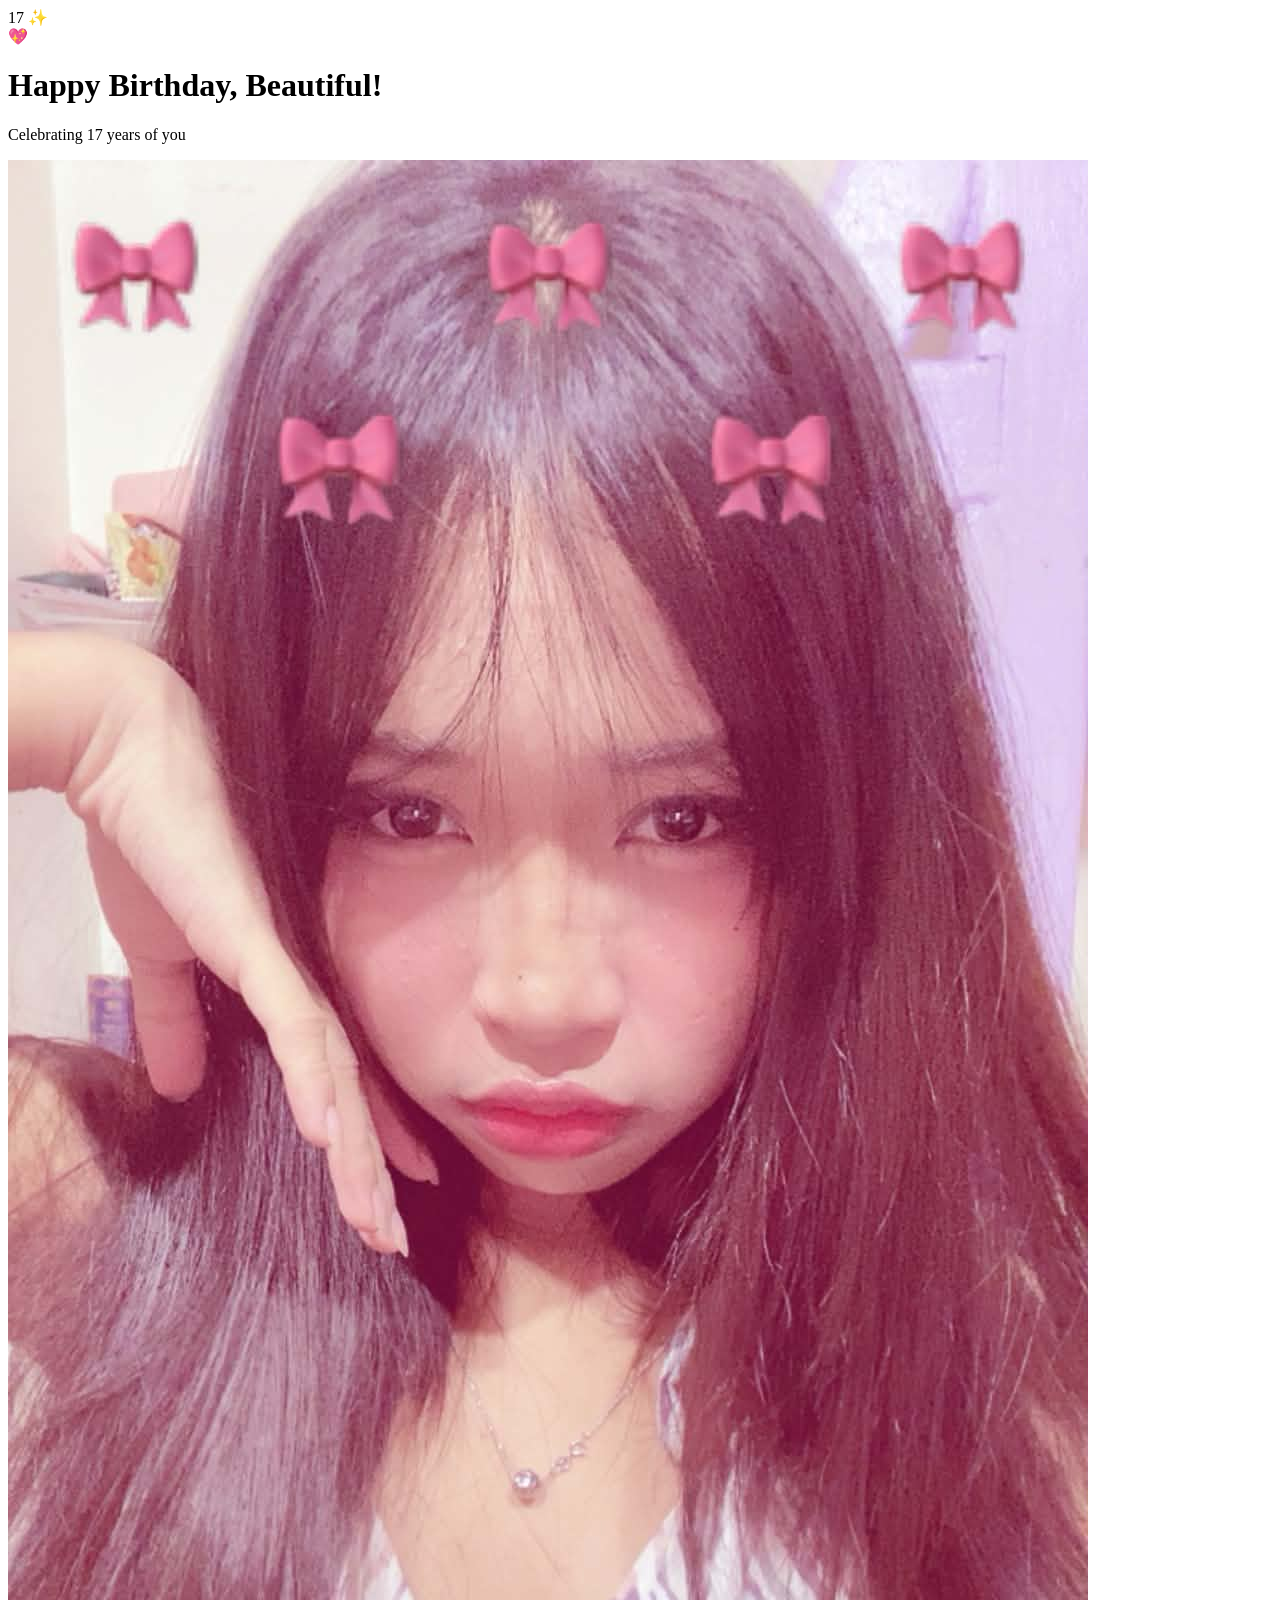
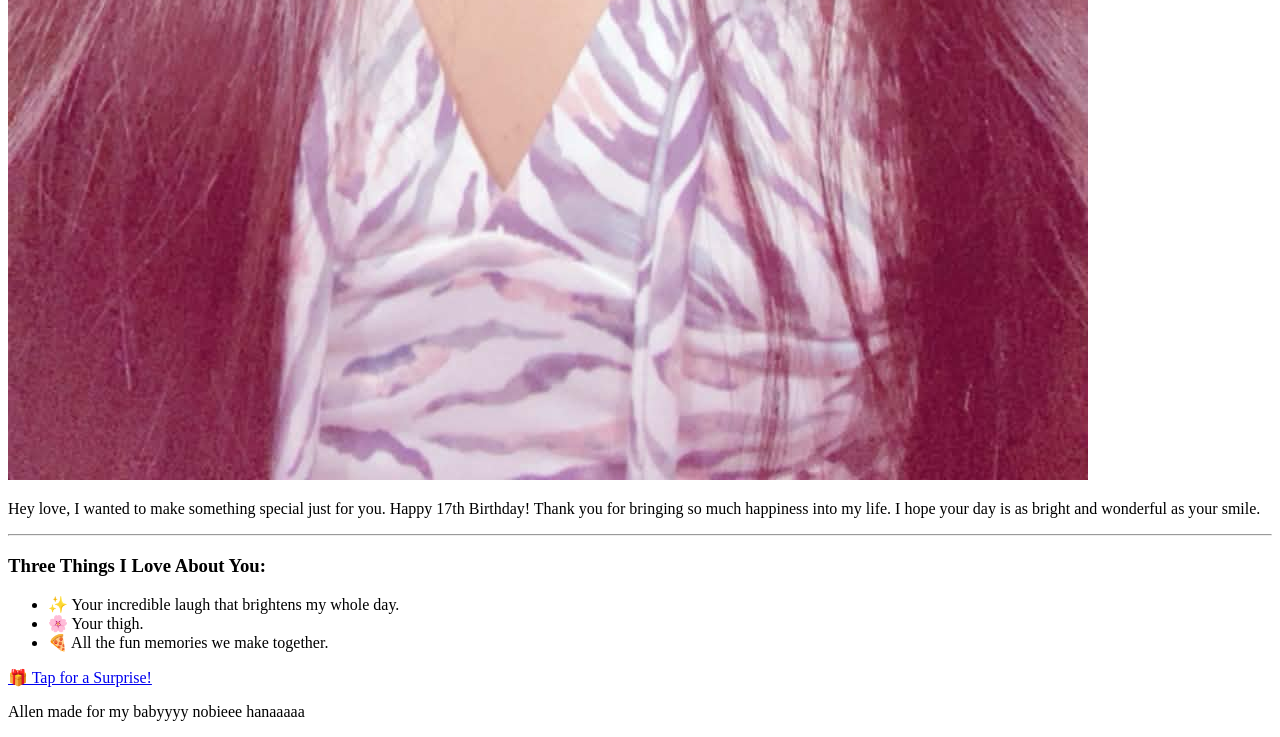
==== index.html @ ae660748 "Create index.html" ====
<!DOCTYPE html>
<html lang="en">
<head>
    <meta charset="UTF-8">
    <meta name="viewport" content="width=device-width, initial-scale=1.0, maximum-scale=1.0, user-scalable=no">
    <title>Happy 17th Birthday!</title>
    <link rel="stylesheet" href="style.css">
</head>
<body>

    <div class="card-container">
        <div class="age-badge">17 ✨</div>

        <header class="header">
            <span class="heart-icon">💖</span>
            <h1>Happy Birthday, Beautiful!</h1>
            <p class="subtitle">Celebrating 17 years of you</p>
        </header>

        <div class="photo-frame">
            <img src="images/hana.jpg" alt="My Favorite Picture of You" class="gf-photo">
        </div>

        <section class="message-section">
            <p>Hey love, I wanted to make something special just for you. Happy 17th Birthday! Thank you for bringing so much happiness into my life. I hope your day is as bright and wonderful as your smile.</p>
        </section>

        <hr class="divider">

        <section class="highlights">
            <h3>Three Things I Love About You:</h3>
            <ul>
                <li>✨ Your incredible laugh that brightens my whole day.</li>
                <li>🌸 Your thigh.</li>
                <li>🍕 All the fun memories we make together.</li>
            </ul>
        </section>

<a href="surprise.html" class="surprise-btn">
    🎁 Tap for a Surprise!
</a>
        </a>

        <footer class="footer">
            <p>Allen made for my babyyyy nobieee hanaaaaa</p>
        </footer>
    </div>

</body>
</html>
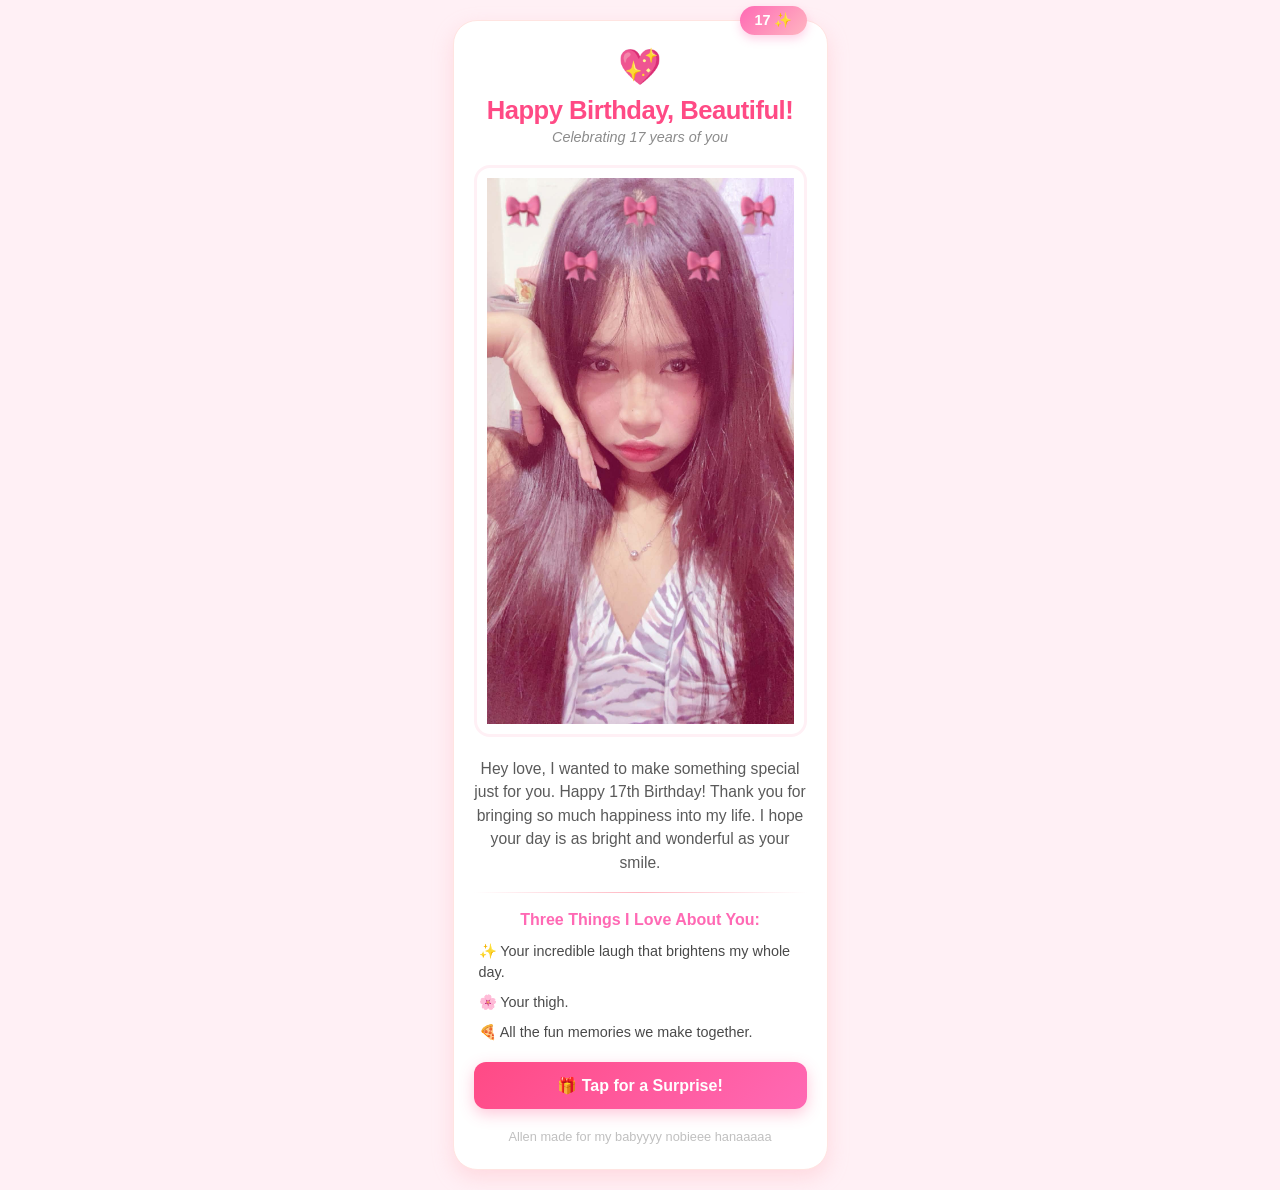
==== commit 14b4dc6c: "Update index.html" ====
--- a/index.html
+++ b/index.html
@@ -4,6 +4,9 @@
     <meta charset="UTF-8">
     <meta name="viewport" content="width=device-width, initial-scale=1.0, maximum-scale=1.0, user-scalable=no">
     <title>Happy 17th Birthday!</title>
+    
+    <link rel="icon" href="data:image/svg+xml,<svg xmlns=%22http://www.w3.org/2000/svg%22 viewBox=%220 0 100 100%22><text y=%22.9em%22 font-size=%2290%22>💖</text></svg>">
+    
     <link rel="stylesheet" href="style.css">
 </head>
 <body>
--- a/style.css
+++ b/style.css
@@ -0,0 +1,223 @@
+
+* {
+    margin: 0;
+    padding: 0;
+    box-sizing: border-box;
+    -webkit-tap-highlight-color: transparent;
+}
+
+body {
+    background-color: #fff0f5;
+    font-family: -apple-system, BlinkMacSystemFont, 'Segoe UI', Roboto, Helvetica, Arial, sans-serif;
+    color: #4a4a4a;
+    display: flex;
+    justify-content: center;
+    align-items: center;
+    min-height: 100vh;
+    padding: 20px;
+}
+
+.card-container {
+    background-color: #ffffff;
+    max-width: 375px; 
+    width: 100%;
+    padding: 25px 20px;
+    border-radius: 24px;
+    box-shadow: 0 8px 20px rgba(255, 182, 193, 0.4);
+    text-align: center;
+    position: relative;
+    border: 1px solid #ffe4e1;
+}
+
+h1 {
+    color: #ff4a85;
+    font-size: 1.6rem;
+    margin-top: 8px;
+    margin-bottom: 4px;
+    letter-spacing: -0.5px;
+}
+
+.subtitle {
+    font-size: 0.9rem;
+    color: #8c8c8c;
+    font-style: italic;
+    margin-bottom: 20px;
+}
+
+.divider {
+    border: 0;
+    height: 1px;
+    background: linear-gradient(to right, transparent, #ffb6c1, transparent);
+    margin: 18px 0;
+}
+
+.footer {
+    margin-top: 20px;
+    font-size: 0.8rem;
+    color: #c0c0c0;
+}
+
+
+.age-badge {
+    position: absolute;
+    top: -15px;
+    right: 20px;
+    background: linear-gradient(135deg, #ff69b4, #ffb6c1);
+    color: white;
+    padding: 6px 14px;
+    font-weight: bold;
+    font-size: 0.9rem;
+    border-radius: 20px;
+    box-shadow: 0 4px 10px rgba(255, 105, 180, 0.3);
+}
+
+.heart-icon {
+    font-size: 2.2rem;
+    animation: pulse 1.5s infinite;
+    display: inline-block;
+}
+
+.photo-frame {
+    width: 100%;
+    background-color: #ffffff;
+    border-radius: 16px;
+    overflow: hidden; 
+    margin-bottom: 20px;
+    border: 3px solid #fff0f5;
+    padding: 10px;
+    display: flex; 
+    justify-content: center;
+    align-items: center;
+}
+
+.gf-photo {
+    width: auto; 
+    max-width: 100%;
+    height: auto;
+    object-fit: contain;  
+    display: block;
+}
+
+.message-section p {
+    font-size: 0.98rem;
+    line-height: 1.5;
+    color: #5a5a5a;
+}
+
+.highlights h3 {
+    color: #ff69b4;
+    font-size: 1rem;
+    margin-bottom: 12px;
+}
+
+.highlights ul {
+    list-style: none;
+    text-align: left;
+    padding-left: 5px;
+}
+
+.highlights li {
+    font-size: 0.9rem;
+    margin-bottom: 10px;
+    line-height: 1.4;
+}
+
+.surprise-btn {
+    display: block;
+    background: linear-gradient(135deg, #ff4a85, #ff69b4);
+    color: white;
+    text-decoration: none;
+    padding: 14px;
+    border-radius: 12px;
+    font-weight: bold;
+    font-size: 1rem;
+    margin-top: 20px;
+    box-shadow: 0 5px 15px rgba(255, 74, 133, 0.3);
+    animation: glow 2s infinite alternate;
+}
+
+.surprise-btn:active {
+    transform: scale(0.97);
+}
+
+
+.surprise-card {
+    border: 2px dashed #ff69b4;
+    background: linear-gradient(#ffffff, #fff5f7);
+    animation: slideUp 0.6s ease-out;
+}
+
+.gift-icon {
+    font-size: 2.5rem;
+    display: inline-block;
+    animation: wobble 2s infinite;
+}
+
+.secret-letter {
+    background-color: #fffaf0; 
+    border-left: 4px solid #ff4a85;
+    padding: 20px 15px;
+    border-radius: 12px;
+    text-align: left;
+    box-shadow: 0 4px 10px rgba(0,0,0,0.05);
+    margin-bottom: 20px;
+}
+
+.secret-letter h3 {
+    color: #ff4a85;
+    font-family: 'Georgia', serif;
+    margin-bottom: 12px;
+}
+
+.secret-letter p {
+    font-size: 0.95rem;
+    line-height: 1.6;
+    color: #4a4a4a;
+    margin-bottom: 15px;
+}
+
+.secret-letter .signature {
+    text-align: right;
+    margin-top: 20px;
+    margin-bottom: 0;
+    font-style: italic;
+    color: #ff69b4;
+}
+
+.back-btn {
+    display: inline-block;
+    color: #8c8c8c;
+    text-decoration: none;
+    font-size: 0.85rem;
+    margin-top: 10px;
+}
+
+.back-btn:active {
+    color: #ff4a85;
+}
+
+
+@keyframes pulse {
+    0% { transform: scale(1); }
+    50% { transform: scale(1.1); }
+    100% { transform: scale(1); }
+}
+
+@keyframes glow {
+    0% { box-shadow: 0 5px 10px rgba(255, 74, 133, 0.3); }
+    100% { box-shadow: 0 5px 20px rgba(255, 74, 133, 0.6); }
+}
+
+@keyframes slideUp {
+    from { transform: translateY(30px); opacity: 0; }
+    to { transform: translateY(0); opacity: 1; }
+}
+
+@keyframes wobble {
+    0% { transform: rotate(0deg); }
+    15% { transform: rotate(-10deg); }
+    30% { transform: rotate(10deg); }
+    45% { transform: rotate(-5deg); }
+    60% { transform: rotate(5deg); }
+    100% { transform: rotate(0deg); }
+}
